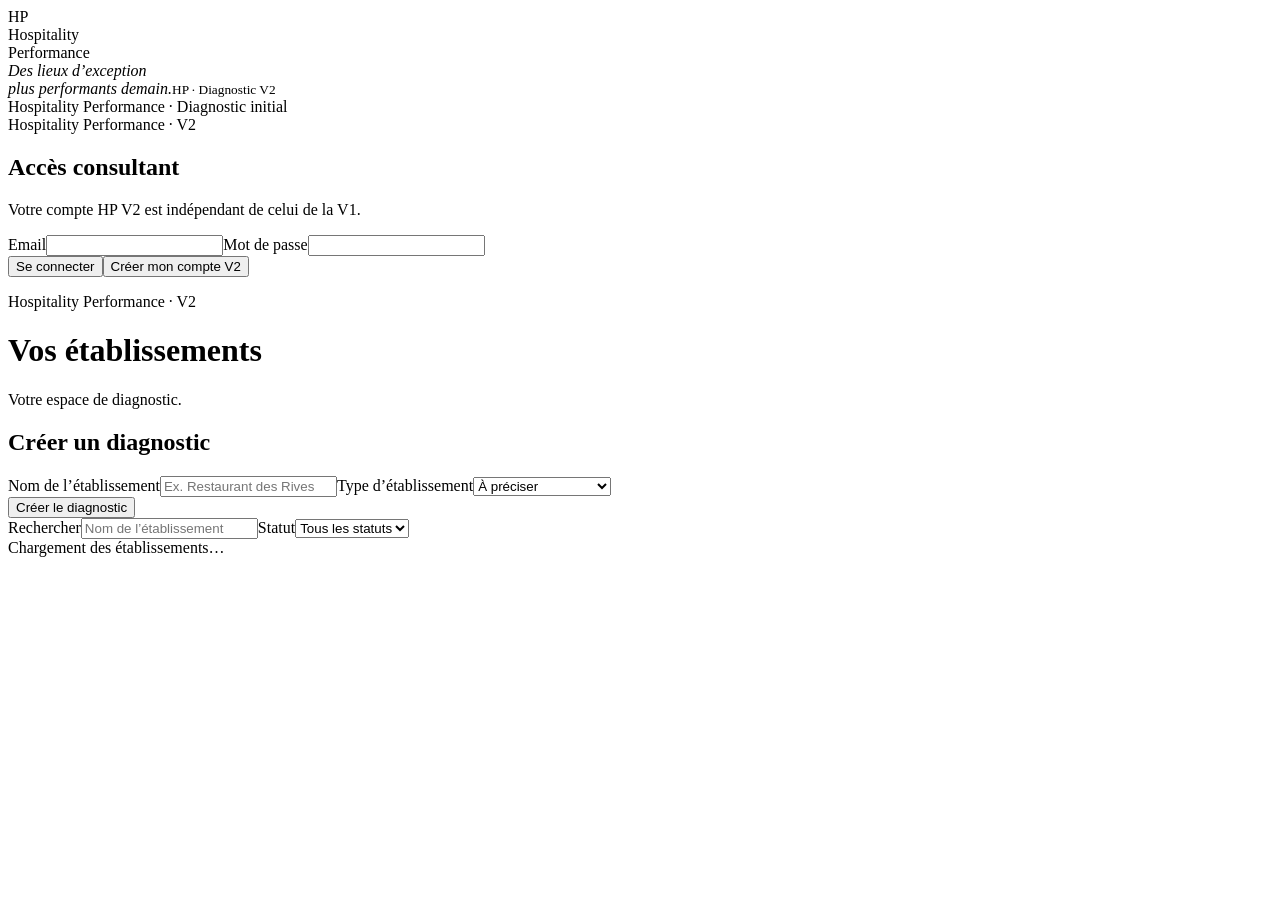
==== index.html @ 37dd1d54 "Add files via upload" ====
<!doctype html>
<html lang="fr"><head><meta charset="utf-8"><meta name="viewport" content="width=device-width,initial-scale=1"><meta name="robots" content="noindex,nofollow"><meta name="referrer" content="no-referrer"><meta name="theme-color" content="#0B3D2E"><title>Établissements | HP V2</title><link rel="preconnect" href="https://fonts.googleapis.com"><link rel="preconnect" href="https://fonts.gstatic.com" crossorigin><link href="https://fonts.googleapis.com/css2?family=Inter:wght@400;500;600;700;800&family=Playfair+Display:ital,wght@0,500;0,600;0,700;1,500&display=swap" rel="stylesheet"><link rel="stylesheet" href="assets/app.css"></head><body class="authOnly" data-page="dashboard">
<aside class="sideNav"><div class="brandBlock"><div class="hpMark">HP</div><div class="hpWords">Hospitality<br>Performance</div></div><nav id="nav" class="navItems" aria-label="Navigation principale"></nav><div class="sideEditorial"><em>Des lieux d’exception<br>plus performants demain.</em><small>HP · Diagnostic V2</small></div></aside>
<main class="appShell"><header class="topbar"><span class="small">Hospitality Performance · Diagnostic initial</span><span id="userName" class="small"></span></header><div class="canvas"><section id="loginView" class="card login"><div class="eyebrow">Hospitality Performance · V2</div><h1>Accès consultant</h1><p class="small">Votre compte HP V2 est indépendant de celui de la V1.</p><form id="loginForm"><label class="field"><span>Email</span><input id="email" type="email" autocomplete="username" required></label><label class="field"><span>Mot de passe</span><input id="password" type="password" autocomplete="current-password" required></label><div class="actions"><button class="btn" id="loginBtn" type="submit">Se connecter</button><button class="btn secondary" id="signupBtn" type="button">Créer mon compte V2</button></div><p id="loginMsg" class="message" role="status"></p></form></section><div id="appView" class="hide"><div class="hero"><div><div class="eyebrow">Hospitality Performance · V2</div><h1>Vos établissements</h1><p class="muted" id="total">Votre espace de diagnostic.</p></div></div><section class="card"><h2>Créer un diagnostic</h2><form id="newForm"><div class="grid2"><label class="field"><span>Nom de l’établissement</span><input id="newName" maxlength="180" required placeholder="Ex. Restaurant des Rives"></label><label class="field"><span>Type d’établissement</span><select id="newType"><option value="">À préciser</option><option>Restaurant</option><option>Bar / bar-restaurant</option><option>Hôtel</option><option>Lieu événementiel</option><option>Groupe multi-sites</option><option>Autre</option></select></label></div><button class="btn" id="createBtn">Créer le diagnostic</button></form></section><section class="card"><div class="grid2"><label class="field"><span>Rechercher</span><input id="search" type="search" placeholder="Nom de l’établissement"></label><label class="field"><span>Statut</span><select id="statusFilter"><option value="">Tous les statuts</option><option>Nouveau</option><option>Pris en charge</option><option>Clos</option></select></label></div><div id="list" class="loading">Chargement des établissements…</div></section><p id="message" class="message screenOnly" role="status"></p></div></div></main><script type="module" src="assets/app.js"></script></body></html>
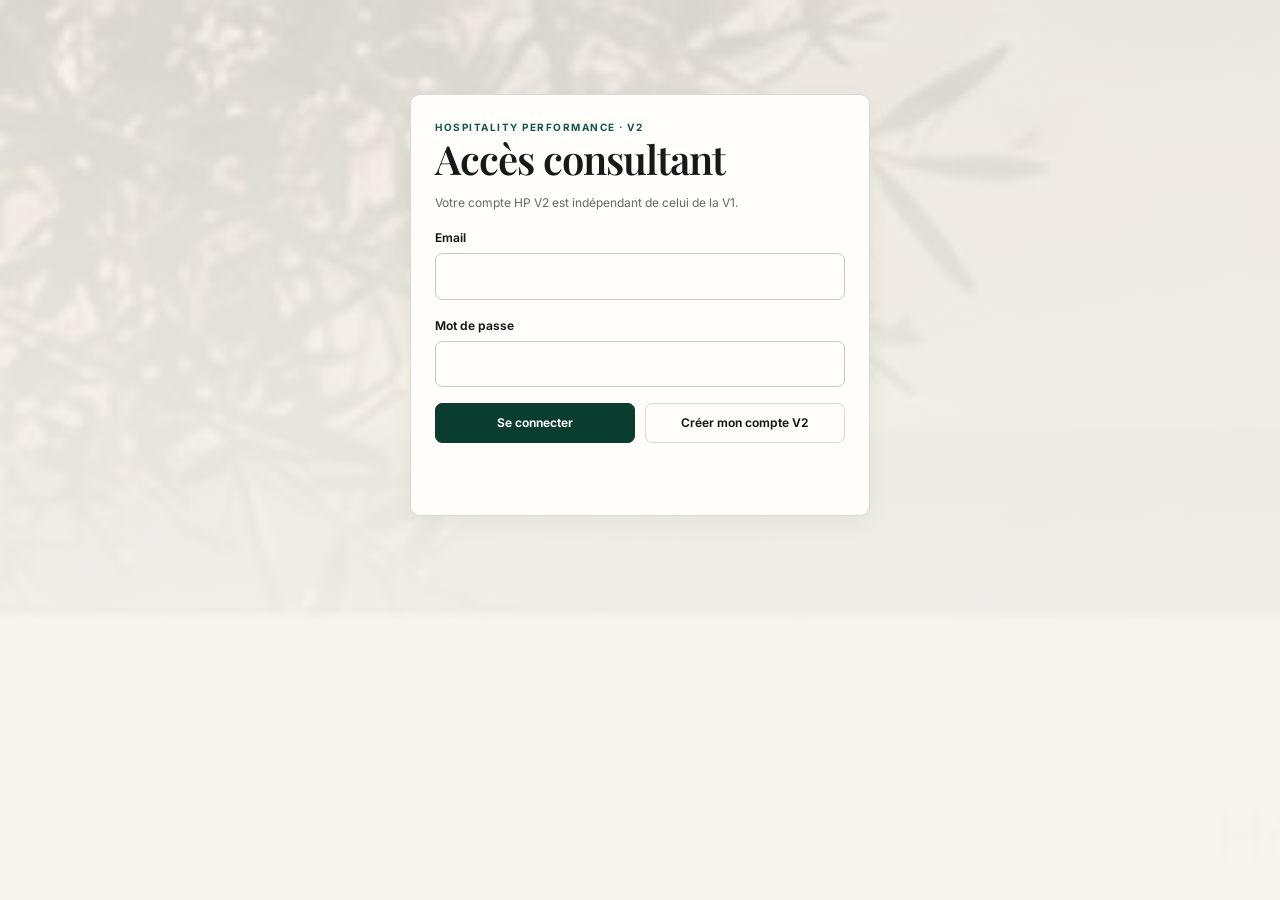
==== commit 4eeccfa5: "Add files via upload" ====
--- a/index.html
+++ b/index.html
@@ -1,4 +1,4 @@
 <!doctype html>
-<html lang="fr"><head><meta charset="utf-8"><meta name="viewport" content="width=device-width,initial-scale=1"><meta name="robots" content="noindex,nofollow"><meta name="referrer" content="no-referrer"><meta name="theme-color" content="#0B3D2E"><title>Établissements | HP V2</title><link rel="preconnect" href="https://fonts.googleapis.com"><link rel="preconnect" href="https://fonts.gstatic.com" crossorigin><link href="https://fonts.googleapis.com/css2?family=Inter:wght@400;500;600;700;800&family=Playfair+Display:ital,wght@0,500;0,600;0,700;1,500&display=swap" rel="stylesheet"><link rel="stylesheet" href="assets/app.css"></head><body class="authOnly" data-page="dashboard">
+<html lang="fr"><head><meta charset="utf-8"><meta name="viewport" content="width=device-width,initial-scale=1"><meta name="robots" content="noindex,nofollow"><meta name="referrer" content="no-referrer"><meta name="theme-color" content="#0B3D2E"><title>Établissements | HP V2</title><link rel="preconnect" href="https://fonts.googleapis.com"><link rel="preconnect" href="https://fonts.gstatic.com" crossorigin><link href="https://fonts.googleapis.com/css2?family=Inter:wght@400;500;600;700;800&family=Playfair+Display:ital,wght@0,500;0,600;0,700;1,500&display=swap" rel="stylesheet"><link rel="stylesheet" href="app.css"></head><body class="authOnly" data-page="dashboard">
 <aside class="sideNav"><div class="brandBlock"><div class="hpMark">HP</div><div class="hpWords">Hospitality<br>Performance</div></div><nav id="nav" class="navItems" aria-label="Navigation principale"></nav><div class="sideEditorial"><em>Des lieux d’exception<br>plus performants demain.</em><small>HP · Diagnostic V2</small></div></aside>
-<main class="appShell"><header class="topbar"><span class="small">Hospitality Performance · Diagnostic initial</span><span id="userName" class="small"></span></header><div class="canvas"><section id="loginView" class="card login"><div class="eyebrow">Hospitality Performance · V2</div><h1>Accès consultant</h1><p class="small">Votre compte HP V2 est indépendant de celui de la V1.</p><form id="loginForm"><label class="field"><span>Email</span><input id="email" type="email" autocomplete="username" required></label><label class="field"><span>Mot de passe</span><input id="password" type="password" autocomplete="current-password" required></label><div class="actions"><button class="btn" id="loginBtn" type="submit">Se connecter</button><button class="btn secondary" id="signupBtn" type="button">Créer mon compte V2</button></div><p id="loginMsg" class="message" role="status"></p></form></section><div id="appView" class="hide"><div class="hero"><div><div class="eyebrow">Hospitality Performance · V2</div><h1>Vos établissements</h1><p class="muted" id="total">Votre espace de diagnostic.</p></div></div><section class="card"><h2>Créer un diagnostic</h2><form id="newForm"><div class="grid2"><label class="field"><span>Nom de l’établissement</span><input id="newName" maxlength="180" required placeholder="Ex. Restaurant des Rives"></label><label class="field"><span>Type d’établissement</span><select id="newType"><option value="">À préciser</option><option>Restaurant</option><option>Bar / bar-restaurant</option><option>Hôtel</option><option>Lieu événementiel</option><option>Groupe multi-sites</option><option>Autre</option></select></label></div><button class="btn" id="createBtn">Créer le diagnostic</button></form></section><section class="card"><div class="grid2"><label class="field"><span>Rechercher</span><input id="search" type="search" placeholder="Nom de l’établissement"></label><label class="field"><span>Statut</span><select id="statusFilter"><option value="">Tous les statuts</option><option>Nouveau</option><option>Pris en charge</option><option>Clos</option></select></label></div><div id="list" class="loading">Chargement des établissements…</div></section><p id="message" class="message screenOnly" role="status"></p></div></div></main><script type="module" src="assets/app.js"></script></body></html>+<main class="appShell"><header class="topbar"><span class="small">Hospitality Performance · Diagnostic initial</span><span id="userName" class="small"></span></header><div class="canvas"><section id="loginView" class="card login"><div class="eyebrow">Hospitality Performance · V2</div><h1>Accès consultant</h1><p class="small">Votre compte HP V2 est indépendant de celui de la V1.</p><form id="loginForm"><label class="field"><span>Email</span><input id="email" type="email" autocomplete="username" required></label><label class="field"><span>Mot de passe</span><input id="password" type="password" autocomplete="current-password" required></label><div class="actions"><button class="btn" id="loginBtn" type="submit">Se connecter</button><button class="btn secondary" id="signupBtn" type="button">Créer mon compte V2</button></div><p id="loginMsg" class="message" role="status"></p></form></section><div id="appView" class="hide"><div class="hero"><div><div class="eyebrow">Hospitality Performance · V2</div><h1>Vos établissements</h1><p class="muted" id="total">Votre espace de diagnostic.</p></div></div><section class="card"><h2>Créer un diagnostic</h2><form id="newForm"><div class="grid2"><label class="field"><span>Nom de l’établissement</span><input id="newName" maxlength="180" required placeholder="Ex. Restaurant des Rives"></label><label class="field"><span>Type d’établissement</span><select id="newType"><option value="">À préciser</option><option>Restaurant</option><option>Bar / bar-restaurant</option><option>Hôtel</option><option>Lieu événementiel</option><option>Groupe multi-sites</option><option>Autre</option></select></label></div><button class="btn" id="createBtn">Créer le diagnostic</button></form></section><section class="card"><div class="grid2"><label class="field"><span>Rechercher</span><input id="search" type="search" placeholder="Nom de l’établissement"></label><label class="field"><span>Statut</span><select id="statusFilter"><option value="">Tous les statuts</option><option>Nouveau</option><option>Pris en charge</option><option>Clos</option></select></label></div><div id="list" class="loading">Chargement des établissements…</div></section><p id="message" class="message screenOnly" role="status"></p></div></div></main><script type="module" src="app.js"></script></body></html>
--- a/app.css
+++ b/app.css
@@ -0,0 +1,6 @@
+:root{--emerald:#0b3d2e;--emerald2:#125746;--paper:#fffefb;--stone:#f6f4ef;--ink:#171916;--muted:#666864;--line:#ded9cf;--gold:#b99a68;--danger:#b84a45;--sidebar:214px}
+*{box-sizing:border-box}body{margin:0;color:var(--ink);background:var(--stone);font:14px/1.6 Inter,system-ui,sans-serif}a{color:var(--emerald2);text-decoration:none}button,input,textarea,select{font:inherit}button,a,input,textarea,select{touch-action:manipulation}button{cursor:pointer}button:disabled{opacity:.5;cursor:not-allowed}.hide{display:none!important}h1,h2,h3,h4{font-family:'Playfair Display',Georgia,serif;line-height:1.2;font-weight:600}h1{font-size:40px;letter-spacing:-.025em;margin:0 0 10px}h2{font-size:24px;margin:0 0 16px}h3{font-size:20px;margin:0 0 10px}p{margin:8px 0 16px}.muted,.small{color:var(--muted)}.small{font-size:12px}.eyebrow{font-size:10px;letter-spacing:.15em;text-transform:uppercase;font-weight:700;color:var(--emerald2)}.sideNav{position:fixed;left:0;top:0;bottom:0;width:var(--sidebar);padding:25px 14px 20px;background:linear-gradient(180deg,#0d1714,#091a15 55%,#0c2d23);color:#fff;display:flex;flex-direction:column;z-index:20}.brandBlock{padding:0 18px 22px;border-bottom:1px solid #ffffff25}.hpMark{font:600 56px/.82 'Playfair Display',Georgia,serif;letter-spacing:-.07em}.hpWords{margin-top:10px;font-size:10px;letter-spacing:.28em;text-transform:uppercase;line-height:1.5;color:#ffffffc9}.navItems{display:grid;gap:5px;margin-top:22px}.navItem{min-height:45px;display:flex;align-items:center;gap:11px;padding:0 14px;border-radius:6px;color:#ffffffc2;font-size:12px}.navItem:hover{background:#ffffff0d;color:#fff}.navItem.active{background:linear-gradient(90deg,#125746,#0d4638);color:#fff;box-shadow:inset 2px 0 #e7eee9}.navIcon{width:18px;font-size:18px}.sideEditorial{margin-top:auto;padding:18px 17px 0;border-top:1px solid #ffffff25}.sideEditorial em{font:500 15px/1.45 'Playfair Display',Georgia,serif;color:#ffffffd4;display:block}.sideEditorial small{display:block;margin-top:15px;font-size:8px;letter-spacing:.2em;text-transform:uppercase;color:#ffffffa0}.appShell{margin-left:var(--sidebar);min-height:100vh;background:linear-gradient(#f6f4efdd,#f6f4efff),url('hp-editorial-header.jpg') top center/cover no-repeat fixed}.topbar{min-height:72px;padding:16px 28px;border-bottom:1px solid var(--line);display:flex;justify-content:space-between;gap:12px;align-items:center;background:#faf8f3}.canvas{max-width:1220px;margin:auto;padding:34px 28px 50px}.hero{display:flex;justify-content:space-between;gap:20px;align-items:flex-end;margin-bottom:24px}.actions{display:flex;flex-wrap:wrap;gap:10px;align-items:center}.btn{display:inline-flex;align-items:center;justify-content:center;border:1px solid var(--emerald);border-radius:7px;padding:10px 16px;background:var(--emerald);color:#fff;font-weight:650;font-size:12px;line-height:1.5}.btn.secondary{border-color:var(--line);background:#fffdf9;color:var(--ink)}.card{padding:24px;border:1px solid var(--line);background:var(--paper);border-radius:10px;box-shadow:0 7px 24px #1a1f1b0a;margin-bottom:16px}.grid2{display:grid;grid-template-columns:1fr 1fr;gap:16px}.field{display:block;margin:16px 0}.field>span,.field>label{display:block;font-size:12px;font-weight:650;margin-bottom:6px}input,textarea,select{width:100%;border:1px solid #cfc8bc;border-radius:7px;background:#fffefb;color:var(--ink);padding:11px 12px}textarea{min-height:100px;resize:vertical}input:focus,textarea:focus,select:focus{outline:2px solid #12574640;outline-offset:2px}.check{display:flex;align-items:flex-start;gap:9px;font-size:12px;margin:12px 0}.check input{width:18px;flex-shrink:0;margin-top:3px}.login{max-width:460px;margin:60px auto}.login .actions .btn{flex:1}.notice{border-left:3px solid var(--gold);background:#f6f2e8;padding:13px 16px;font-size:12px;border-radius:4px;margin:15px 0}.error{color:var(--danger)}.message{margin-top:12px;font-size:12px;min-height:1.6em}.scoreHero{display:flex;align-items:center;gap:28px}.scoreHero strong{font:600 64px/1 'Playfair Display',Georgia,serif;color:var(--emerald)}.scoreHero small{font-size:20px}.pill{display:inline-block;padding:4px 9px;border-radius:99px;background:#edf2ef;color:var(--emerald);font-size:10px;font-weight:700}.dimensions{display:grid;grid-template-columns:repeat(5,1fr);gap:8px;margin:18px 0}.dimCard{border:1px solid var(--line);padding:14px;border-radius:8px;background:#f8f6f1}.dimCard b{display:block;font:600 25px 'Playfair Display',Georgia,serif;margin-top:8px}.dimCard span{font-size:11px}.track{height:5px;background:#e4e0d7;border-radius:99px;overflow:hidden;margin-top:10px}.track i{display:block;height:100%;background:var(--emerald)}.tableWrap{overflow-x:auto}table{width:100%;border-collapse:collapse;text-align:left}th{font-size:10px;text-transform:uppercase;letter-spacing:.08em;color:var(--muted)}td,th{padding:13px 10px;border-bottom:1px solid var(--line)}td{font-size:12px}tr:last-child td{border:0}.rowLink{font-weight:650;color:var(--emerald)}details{border-top:1px solid var(--line);padding:18px 0}summary{cursor:pointer;font-weight:700}details .small{margin-top:10px}.criterion{padding:20px 0;border-top:1px solid var(--line)}.criterion:first-child{border:0}.criterionHead{display:flex;align-items:center;justify-content:space-between;gap:15px}.criterionHead h3{font-size:19px;margin:0}.criterionHead select{width:130px}.criterion .grid2{grid-template-columns:2fr 1fr}.criterion textarea{min-height:75px}.responses{display:grid;grid-template-columns:1fr 1fr;gap:14px}.response{border-bottom:1px solid var(--line);padding-bottom:12px}.response strong{display:block;font-size:11px;color:var(--muted);margin-bottom:5px}.response span,.textBlock{white-space:pre-wrap;overflow-wrap:anywhere}.priority h3{font-size:24px}.priority .rank{color:var(--gold);margin-right:8px}.saveBar{position:sticky;bottom:0;background:#fffefbf2;border:1px solid var(--line);border-radius:8px;padding:12px 16px;display:flex;align-items:center;gap:12px;z-index:10}.report{max-width:794px;margin:0 auto}.reportPage{background:#fff;min-height:1080px;padding:55px 54px;position:relative;border-left:8px solid var(--emerald);margin-bottom:24px;box-shadow:0 5px 25px #00000008;overflow-wrap:anywhere}.reportPage h1{font-size:44px}.reportCover{display:flex;flex-direction:column;justify-content:space-between;background:linear-gradient(160deg,#0b3d2e,#125746);color:#fff}.reportCover .eyebrow,.reportCover h1,.reportCover .muted{color:#fff}.reportBrand{font:600 60px 'Playfair Display',Georgia,serif}.reportName{font:600 30px 'Playfair Display',Georgia,serif}.reportNo{margin-top:32px;font-size:10px;color:#777}.reportPriority{padding:20px 0;border-top:1px solid var(--line);break-inside:avoid}.reportPriority h3{font-size:23px}.reportPriority .textBlock{font-size:13px}.reportPriority p{margin:8px 0}.reportPage .dimensions{grid-template-columns:repeat(5,1fr)}.reportPage .dimCard{padding:10px}.empty{padding:40px;text-align:center;color:var(--muted)}.textBlock{line-height:1.7}.summaryCounter{font-size:10px;color:var(--muted)}.loading{padding:30px}.authOnly .sideNav{display:none}.authOnly .appShell{margin-left:0}.authOnly .topbar{display:none}
+@media(max-width:900px){.dimensions{grid-template-columns:repeat(3,1fr)}.grid2,.responses{grid-template-columns:1fr}.criterion .grid2{grid-template-columns:1fr}.canvas{padding:24px 18px}.reportPage{padding:35px 30px}.hero h1{font-size:34px}}
+@media(max-width:700px){:root{--sidebar:0px}.sideNav{position:sticky;top:0;width:100%;height:auto;padding:0 8px;overflow-x:auto;display:block}.brandBlock,.sideEditorial{display:none}.navItems{display:flex;margin:0;gap:0;min-width:max-content}.navItem{font-size:10px;padding:0 10px;height:52px}.navIcon{display:none}.topbar{padding:12px 18px;min-height:60px}.canvas{padding:22px 12px}.hero{align-items:flex-start;flex-direction:column}.hero h1{font-size:32px}.card{padding:18px}.dimensions{grid-template-columns:1fr 1fr}.scoreHero{gap:16px}.scoreHero strong{font-size:50px}.login{margin:30px 12px}.reportPage{min-height:auto;padding:28px 22px}.reportCover{min-height:700px}.reportPage .dimensions{grid-template-columns:1fr 1fr}.reportPage h1{font-size:34px}}
+@page{size:A4 portrait;margin:12mm}
+@media print{body{background:#fff}.sideNav,.topbar,.screenOnly,.login,.saveBar{display:none!important}.appShell{margin:0;background:none}.canvas{padding:0;max-width:none}.report{max-width:none}.reportPage{width:100%;min-height:267mm;padding:14mm 12mm;margin:0;border-left:2mm solid var(--emerald);box-shadow:none;break-after:page;print-color-adjust:exact;-webkit-print-color-adjust:exact}.reportPage:last-child{break-after:auto}.reportCover{height:267mm}.reportPage .dimensions{grid-template-columns:repeat(5,1fr)}.reportPage h1{font-size:36px}.reportPage h2{font-size:24px}.reportPage .textBlock{font-size:11px}.reportPriority{padding:8px 0}.reportPriority h3{font-size:18px}.reportPriority p{font-size:11px;line-height:1.4;margin:2px 0}.reportPriority .textBlock{line-height:1.5}.reportNo{position:absolute;bottom:8mm;left:12mm;margin:0}}
